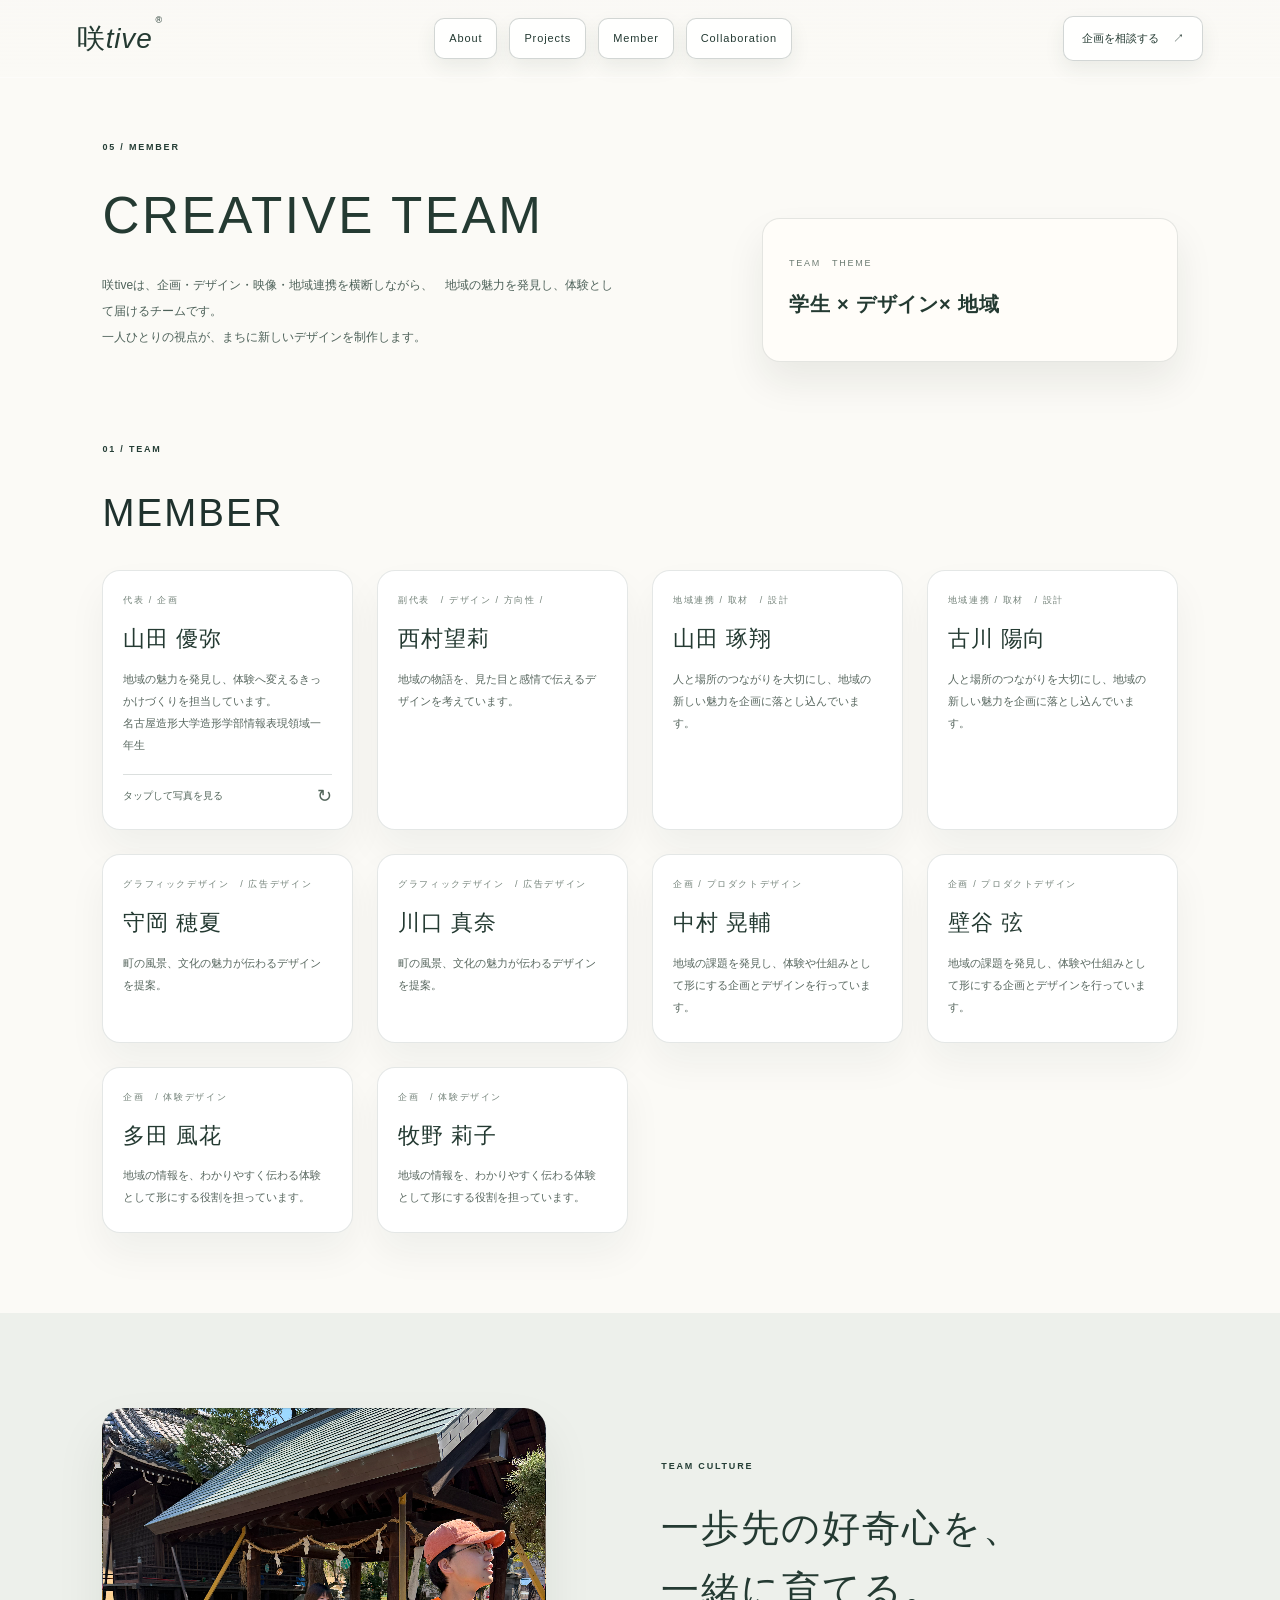
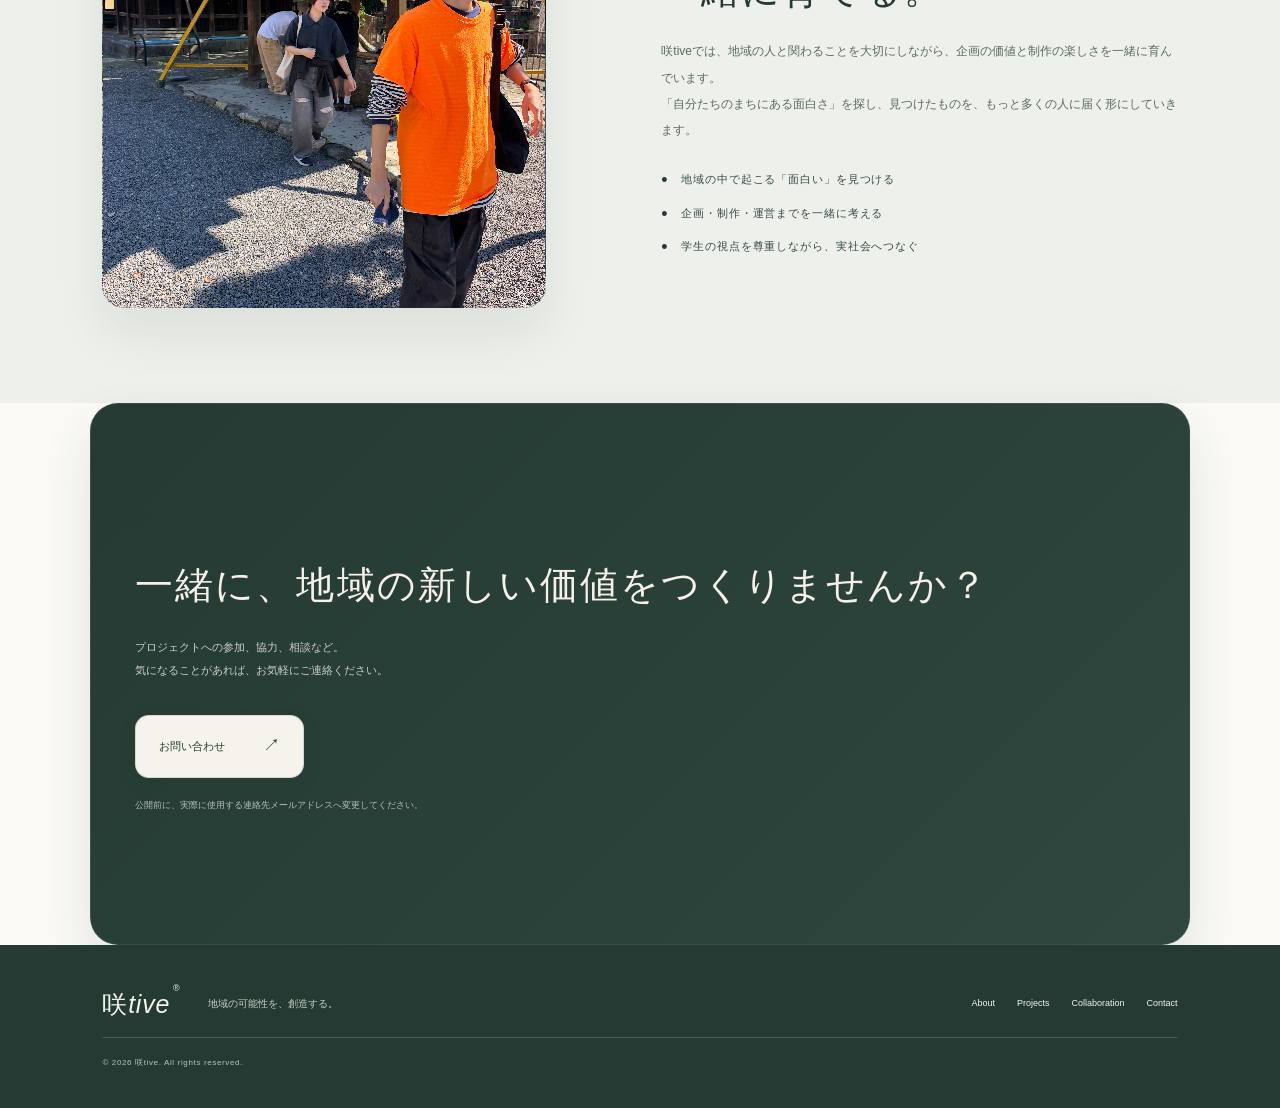
==== member.html @ 1726138b "Add files via upload" ====
<!DOCTYPE html>
<html lang="ja">
<head>
  <meta charset="UTF-8">
  <meta name="viewport" content="width=device-width, initial-scale=1.0">
  <meta name="theme-color" content="#f5f3ec">
  <title>メンバー紹介 | 咲tive</title>
  <meta name="description" content="咲tiveのメンバー紹介ページです。制作を進めるメンバーをご紹介します。">
  <link rel="preconnect" href="https://fonts.googleapis.com">
  <link rel="preconnect" href="https://fonts.gstatic.com" crossorigin>
  <link href="https://fonts.googleapis.com/css2?family=DM+Sans:wght@400;500;600;700&family=Noto+Serif+JP:wght@400;500;600&display=swap" rel="stylesheet">
  <link rel="stylesheet" href="style.css">
</head>
<body class="member-page">
  <header class="site-header">
    <a class="logo" href="index.html" aria-label="咲tive トップ">咲<span>tive</span><i>®</i></a>
    <nav class="desktop-nav" aria-label="メインナビゲーション">
      <a href="index.html#about">About</a>
      <a href="index.html#projects">Projects</a>
      <a href="member.html">Member</a>
      <a href="index.html#collab">Collaboration</a>
    </nav>
    <a class="header-cta" href="index.html#contact">企画を相談する <span>↗</span></a>
    <button class="menu-toggle" aria-label="メニューを開く" aria-expanded="false">☰</button>
  </header>

  <main>
    <section class="member-hero section-pad reveal">
      <div class="member-hero-copy">
        <p class="eyebrow">05 / MEMBER</p>
        <h1>CREATIVE TEAM</h1>
        <p class="member-hero-text">咲tiveは、企画・デザイン・映像・地域連携を横断しながら、　地域の魅力を発見し、体験として届けるチームです。<br>一人ひとりの視点が、まちに新しいデザインを制作します。</p>
      </div>
      <div class="member-hero-card reveal">
        <span class="member-badge">TEAM　THEME</span>
        <strong>学生 × デザイン× 地域</strong>
        <p></p>
      </div>
    </section>

    <section class="member-grid section-pad">
      <div class="section-heading reveal">
        <div>
          <p class="eyebrow">01 / TEAM</p>
          <h2>MEMBER</h2>
        </div>
      </div>

      <div class="member-cards">
        <article class="member-card reveal member-flip-card">
          <div class="member-flip-inner">
            <div class="member-info">
            <span class="member-role">代表 / 企画</span>
            <h3>山田 優弥</h3>
            <p>地域の魅力を発見し、体験へ変えるきっかけづくりを担当しています。</p>
            <p>名古屋造形大学造形学部情報表現領域一年生</p>
            <span class="member-flip-hint">タップして写真を見る <span aria-hidden="true">↻</span></span>
            </div>
            <div class="member-flip-photo">
              <img src="IMG_0913.JPG" alt="山田 優弥">
              <span class="member-flip-back-hint" aria-hidden="true">↻ 紹介に戻る</span>
            </div>
          </div>
          <button class="member-flip-trigger" type="button" aria-label="山田 優弥の写真を表示" aria-pressed="false"></button>
        </article>

        <article class="member-card reveal">
          <div class="member-info">
            <span class="member-role">副代表　/ デザイン / 方向性 / </span>
            <h3>西村望莉</h3>
            <p>地域の物語を、見た目と感情で伝えるデザインを考えています。</p>
          </div>
        </article>

        <article class="member-card reveal">
          <div class="member-info">
            <span class="member-role">地域連携 / 取材　/ 設計
            </span>
            <h3>山田 琢翔</h3>
            <p>人と場所のつながりを大切にし、地域の新しい魅力を企画に落とし込んでいます。</p>
          </div>
        </article>

        <article class="member-card reveal">
          <div class="member-info">
            <span class="member-role">地域連携 / 取材　/ 設計</span>
            <h3>古川 陽向</h3>
            <p>人と場所のつながりを大切にし、地域の新しい魅力を企画に落とし込んでいます。</p>
          </div>
        </article>

        <article class="member-card reveal">
          <div class="member-info">
            <span class="member-role">グラフィックデザイン　/ 広告デザイン</span>
            <h3>守岡 穂夏</h3>
            <p>町の風景、文化の魅力が伝わるデザインを提案。</p>
          </div>
        </article>

        <article class="member-card reveal">
          <div class="member-info">
            <span class="member-role">グラフィックデザイン　/ 広告デザイン</span>
            <h3>川口 真奈</h3>
            <p>町の風景、文化の魅力が伝わるデザインを提案。</p>
          </div>
        </article>

        <article class="member-card reveal">
          <div class="member-info">
            <span class="member-role">企画 / プロダクトデザイン</span>
            <h3>中村 晃輔</h3>
            <p>地域の課題を発見し、体験や仕組みとして形にする企画とデザインを行っています。</p>
          </div>
        </article>

        <article class="member-card reveal">
          <div class="member-info">
            <span class="member-role">企画 / プロダクトデザイン</span>
            <h3>壁谷 弦</h3>
            <p>地域の課題を発見し、体験や仕組みとして形にする企画とデザインを行っています。</p>
          </div>
        </article>

        <article class="member-card reveal">
          <div class="member-info">
            <span class="member-role">企画　/ 体験デザイン</span>
            <h3>多田 風花</h3>
            <p>地域の情報を、わかりやすく伝わる体験として形にする役割を担っています。</p>
          </div>
        </article>

        <article class="member-card reveal">
          <div class="member-info">
            <span class="member-role">企画　/ 体験デザイン</span>
            <h3>牧野 莉子</h3>
            <p>地域の情報を、わかりやすく伝わる体験として形にする役割を担っています。</p>
          </div>
        </article>
      </div>
    </section>

    <section class="member-profile section-pad">
      <div class="member-figure reveal">
        <div class="member-figure-photo" role="img" aria-label="会議の様子"></div>
      </div>
      <div class="member-detail reveal">
        <p class="eyebrow">TEAM CULTURE</p>
        <h2>一歩先の好奇心を、<br>一緒に育てる。</h2>
        <p>咲tiveでは、地域の人と関わることを大切にしながら、企画の価値と制作の楽しさを一緒に育んでいます。<br>「自分たちのまちにある面白さ」を探し、見つけたものを、もっと多くの人に届く形にしていきます。</p>
        <ul class="member-points">
          <li>地域の中で起こる「面白い」を見つける</li>
          <li>企画・制作・運営までを一緒に考える</li>
          <li>学生の視点を尊重しながら、実社会へつなぐ</li>
        </ul>
      </div>
    </section>

    <section class="contact section-pad" id="contact">
      <p class="eyebrow">06 / CONTACT</p>
      <h2>一緒に、地域の新しい価値をつくりませんか？</h2>
      <p>プロジェクトへの参加、協力、相談など。<br>気になることがあれば、お気軽にご連絡ください。</p>
      <a class="contact-button" href="mailto:yuuyayamada94@gmail.com">お問い合わせ <span>↗</span></a>
      <p class="contact-note">公開前に、実際に使用する連絡先メールアドレスへ変更してください。</p>
    </section>
  </main>

  <footer class="site-footer">
    <a class="logo footer-logo" href="index.html">咲<span>tive</span><i>®</i></a>
    <p>地域の可能性を、創造する。</p>
    <nav>
      <a href="index.html#about">About</a>
      <a href="index.html#projects">Projects</a>
      <a href="index.html#collab">Collaboration</a>
      <a href="index.html#contact">Contact</a>
    </nav>
    <span class="copyright">© 2026 咲tive. All rights reserved.</span>
  </footer>

  <script src="script.js"></script>
</body>
</html>
---- style.css ----
/* 咲tive — editorial, calm, interactive */
:root{--paper:#f5f3ec;--paper-light:#fbfaf6;--ink:#243a32;--muted:#777f75;--sage:#dce3d8;--line:rgba(36,58,50,.18);--serif:"Inter","Noto Serif JP",serif;--sans:"Inter","Zen Kaku Gothic New","Noto Sans JP",sans-serif}
*{box-sizing:border-box}html{scroll-behavior:smooth;scroll-padding-top:90px}body{margin:0;background:var(--paper);color:var(--ink);font-family:var(--sans);font-weight:400;line-height:1.7}a{color:inherit;text-decoration:none}button{font:inherit;color:inherit}.site-header{height:78px;padding:0 6vw;display:flex;align-items:center;justify-content:space-between;position:absolute;z-index:10;top:0;left:0;width:100%;border-bottom:1px solid rgba(255,255,255,.45);background:linear-gradient(180deg,rgba(245,243,236,.08),transparent)}.logo{font-family:var(--serif);font-size:28px;letter-spacing:.03em;white-space:nowrap}.logo span{font-style:italic}.logo i{font:9px var(--sans);vertical-align:top;margin-left:3px}.desktop-nav{display:flex;gap:12px;font-size:11px;letter-spacing:.08em;align-items:center}.desktop-nav a,.site-footer nav a{transition:opacity .25s}.desktop-nav a{display:inline-flex;align-items:center;justify-content:center;padding:10px 14px;border:1px solid rgba(34,52,46,.2);background:rgba(255,255,255,.88);border-radius:10px;color:var(--ink);backdrop-filter:blur(4px);box-shadow:0 6px 20px rgba(36,58,50,.08)}.desktop-nav a:hover,.site-footer nav a:hover{opacity:.7}.header-cta{display:inline-flex;align-items:center;justify-content:center;border:1px solid rgba(34,52,46,.2);background:rgba(255,255,255,.9);border-radius:10px;padding:12px 18px;font-size:11px;transition:background .25s,color .25s;box-shadow:0 6px 20px rgba(36,58,50,.08)}.header-cta:hover{background:var(--ink);color:var(--paper)}.header-cta span{margin-left:14px}.menu-toggle{display:none;background:none;border:0;font-size:23px}
.hero{height:min(760px,90vh);min-height:610px;position:relative;overflow:hidden;display:flex;align-items:center;padding:100px 9vw 65px}.hero-image{position:absolute;inset:0 0 0 25%;background-image:url("桜.jpeg");background-size:cover;background-position:center 52%;filter:saturate(.68)}.hero-wash{position:absolute;inset:0;background:linear-gradient(90deg,rgba(245,243,236,.82) 0%,rgba(245,243,236,.74) 20%,rgba(245,243,236,.62) 39%,rgba(245,243,236,.18) 72%),linear-gradient(0deg,rgba(36,58,50,.09),transparent 45%)}.hero-copy{position:relative;z-index:1;max-width:510px;padding:18px 20px 18px 0;text-shadow:0 1px 0 rgba(255,255,255,.18)}.eyebrow{font-size:9px;letter-spacing:.2em;font-weight:600;margin:0 0 23px;color:#243d35}.hero h1,.section-heading h2,.about h2,.collab h2,.contact h2{font-family:var(--serif);font-weight:400;letter-spacing:.055em;line-height:1.65;margin:0;color:#1f312d}.hero h1{font-size:clamp(38px,5.2vw,66px);line-height:1.48}.hero-en{font-family:var(--serif);letter-spacing:.08em;font-size:14px;margin:22px 0;color:#1d3330}.hero-desc{font-size:12px;line-height:2.2;color:#213d36}.round-link{display:flex;align-items:center;gap:16px;margin-top:28px;font-size:11px;letter-spacing:.06em;width:max-content;padding:12px 18px;border:1px solid rgba(36,58,50,.28);border-radius:12px;background:rgba(255,255,255,.16);backdrop-filter:blur(2px);box-shadow:0 8px 18px rgba(36,58,50,.08)}.round-arrow{width:42px;height:42px;border:1px solid var(--ink);border-radius:50%;display:grid;place-items:center;font-size:20px;transition:transform .3s,background .3s,color .3s}.round-link:hover .round-arrow{transform:rotate(-45deg);background:var(--ink);color:var(--paper)}.hero-note{position:absolute;right:5.8%;top:37%;writing-mode:vertical-rl;font-size:9px;line-height:1.8;letter-spacing:.22em;color:rgba(255,255,255,.9)}.scroll-cue{position:absolute;bottom:25px;left:9vw;font-size:8px;letter-spacing:.18em;display:flex;align-items:center;gap:12px}.scroll-cue span{height:1px;width:38px;background:var(--ink)}
.section-pad{padding:105px 8vw}.projects{overflow:hidden;background:var(--paper-light)}.section-heading{display:flex;align-items:end;justify-content:space-between;margin-bottom:43px}.section-heading h2,.about h2,.collab h2,.contact h2{font-size:clamp(27px,3vw,40px)}.section-intro{font-size:11px;line-height:1.9;color:var(--muted);margin:13px 0 0}.carousel-controls{display:flex;gap:9px}.carousel-controls button{height:42px;width:42px;border:1px solid var(--line);border-radius:50%;background:transparent;cursor:pointer;transition:background .2s,color .2s}.carousel-controls button:hover{background:var(--ink);color:white}.project-track{display:grid;grid-template-columns:repeat(3,minmax(250px,1fr));gap:22px;align-items:stretch;perspective:1400px}.project-card{min-width:0;min-height:420px;perspective:1200px}.card-inner{display:block;position:relative;width:100%;height:100%;min-height:420px;border:0;background:transparent;padding:0;text-align:left;cursor:pointer;transform-style:preserve-3d;transition:transform .75s cubic-bezier(.2,.75,.25,1);border-radius:5px}.project-card.is-flipped .card-inner{transform:rotateY(180deg)}.card-face{position:absolute;inset:0;display:flex;flex-direction:column;backface-visibility:hidden;-webkit-backface-visibility:hidden;border:1px solid rgba(36,58,50,.08);border-radius:5px;overflow:hidden;box-shadow:0 12px 35px rgba(37,48,40,.08);background:#fffefa}.card-front{padding-bottom:20px}.card-image{height:225px;display:block;background-size:cover;background-position:center;transition:transform .6s}.card-inner:hover .card-image{transform:scale(1.025)}.cherry{background-image:url("https://images.unsplash.com/photo-1522383225653-ed111181a951?auto=format&fit=crop&w=900&q=80")}.studio{background-image:url("https://images.unsplash.com/photo-1455390582262-044c ವ3d?auto=format&fit=crop&w=900&q=80");background-image:url("https://images.unsplash.com/photo-1455390582262-044c3d3d?auto=format&fit=crop&w=900&q=80")}.town{background-image:url("https://images.unsplash.com/photo-1519608487953-e999c86e7455?auto=format&fit=crop&w=900&q=80")}.card-meta{display:flex;justify-content:space-between;align-items:center;padding:16px 18px 7px;font-size:8px;letter-spacing:.12em;color:#68756a}.status{font-size:9px;letter-spacing:0;border:1px solid #aebcae;padding:4px 8px;border-radius:20px;color:#496451}.status-muted{color:#888;border-color:#d4d5cd}.card-title{font-family:var(--serif);font-size:17px;padding:4px 18px 0;line-height:1.7}.card-copy{font-size:10px;line-height:1.9;color:var(--muted);padding:8px 18px}.card-bottom{display:flex;justify-content:space-between;align-items:center;margin:auto 18px 0;padding-top:12px;border-top:1px solid var(--line);font-size:9px;color:#7b827a;letter-spacing:.06em}.card-bottom b{font-size:18px;color:var(--ink);font-weight:400}.card-back{transform:rotateY(180deg);padding:28px 24px;background:var(--sage);justify-content:center}.card-back .eyebrow{margin-bottom:30px}.card-back strong{font:400 23px/1.8 var(--serif);letter-spacing:.04em}.back-copy{font-size:11px;line-height:2.1;color:#526257;margin-top:20px}.back-label{font-size:10px;letter-spacing:.08em;margin-top:28px;padding-top:15px;border-top:1px solid rgba(36,58,50,.22)}.back-copy.small{font-size:10px;margin-top:8px}.back-cta{margin-top:24px;font-size:10px;letter-spacing:.08em}.interaction-hint{text-align:center;color:#7e867d;font-size:10px;margin:30px 0 0;letter-spacing:.04em}.interaction-hint span{font-size:17px;margin-right:6px}
.about{display:grid;grid-template-columns:1fr 1fr;gap:clamp(30px,5vw,72px);align-items:center;background:rgba(255,255,255,.4);border:1px solid rgba(36,58,50,.08);border-radius:28px;padding:clamp(24px,4vw,42px);box-shadow:0 18px 40px rgba(36,58,50,.06)}.about-copy{max-width:510px}.about-copy>p:not(.eyebrow){font-size:13px;line-height:2.2;color:#4f5d57}.about-copy h2{margin-bottom:24px}.text-link{display:inline-flex;gap:24px;border:1px solid rgba(36,58,50,.28);border-radius:12px;padding:12px 18px;font-size:11px;margin-top:17px;background:rgba(255,255,255,.4);box-shadow:0 8px 18px rgba(36,58,50,.06)}.text-link span{font-size:16px}.contact-button,.header-cta,.desktop-nav a{box-shadow:0 8px 20px rgba(36,58,50,.08)}.about-visual{position:relative;padding:0}.about-photo{height:390px;background:url("IMG_6183.jpeg") center/cover;border-radius:20px;border:1px solid rgba(36,58,50,.08);box-shadow:0 18px 32px rgba(24,35,30,.08);filter:saturate(.7)}.photo-caption{font-size:8px;letter-spacing:.16em;display:block;text-align:right;margin-top:12px;color:var(--muted)}.about-stamp{display:none}
.collab{background:rgba(255,255,255,.45);border:1px solid rgba(36,58,50,.08);border-radius:28px;padding:clamp(24px,4vw,42px);display:grid;grid-template-columns:.85fr 1.15fr;gap:clamp(24px,4vw,56px);align-items:start;box-shadow:0 18px 40px rgba(36,58,50,.06)}.collab-top p:not(.eyebrow){font-size:11px;line-height:2.1;color:#69746a;margin-top:20px}.collab-options{display:grid;gap:14px}.collab-option{display:grid;grid-template-columns:42px 1fr 24px;gap:8px;align-items:center;padding:23px 16px;border:1px solid rgba(36,58,50,.12);border-radius:16px;background:rgba(255,255,255,.7);margin-bottom:0;transition:transform .2s,padding .25s,box-shadow .2s}.collab-option:hover{transform:translateY(-2px);padding-left:22px;box-shadow:0 10px 24px rgba(36,58,50,.06)}.option-number{font-size:9px;color:#758074}.option-title{font-family:var(--serif);font-size:15px}.option-desc{grid-column:2;font-size:10px;color:#7a8379;margin-top:-3px}.option-arrow{grid-column:3;grid-row:1/3;font-size:20px}.contact{max-width:1100px;text-align:left;padding:clamp(28px,4vw,44px);background:linear-gradient(135deg,#243a32 0%,#2f473f 100%);color:#f5f3ec;border:1px solid rgba(255,255,255,.08);border-radius:28px;box-shadow:0 24px 50px rgba(36,58,50,.12)}.contact h2{margin-bottom:20px;color:#f6f0e9}.contact>p:not(.eyebrow){font-size:11px;line-height:2.1;color:rgba(245,243,236,.8)}.contact-button{display:inline-flex;align-items:center;gap:38px;background:#f5f3ec;color:#243a32;padding:16px 23px;border:1px solid rgba(36,58,50,.15);border-radius:14px;font-size:11px;margin-top:22px;transition:transform .2s,background .2s,box-shadow .2s}.contact-button:hover{transform:translateY(-3px);background:#fff;box-shadow:0 10px 25px rgba(0,0,0,.15)}.contact-button span{font-size:17px}.contact-note{font-size:9px!important;margin-top:18px!important;color:rgba(245,243,236,.7)!important}.site-footer{background:#243a32;color:#f5f3ec;padding:38px 8vw;display:grid;grid-template-columns:auto 1fr auto;gap:12px 28px;align-items:center}.footer-logo{font-size:25px}.site-footer>p{font:10px var(--serif);color:#c7d0c7}.site-footer nav{display:flex;gap:22px;font-size:9px}.copyright{grid-column:1/-1;border-top:1px solid rgba(255,255,255,.16);padding-top:18px;font-size:8px;color:#bac5bb;letter-spacing:.08em}
.reveal{opacity:0;transform:translateY(18px);transition:opacity .7s ease,transform .7s ease}.reveal.visible{opacity:1;transform:translateY(0)}
@media(max-width:900px){.site-header{padding:0 5vw}.desktop-nav{gap:18px}.hero{padding-left:7vw}.hero-image{left:18%}.section-pad{padding:80px 6vw}.project-track{grid-template-columns:repeat(3,minmax(230px,1fr));overflow-x:auto;padding:4px 2px 22px;scroll-snap-type:x mandatory}.project-card{scroll-snap-align:start}.about{gap:5vw}.about-photo{height:330px}.collab{gap:5vw}.site-footer{padding-inline:6vw}}
@media(max-width:650px){.site-header{height:68px;background:rgba(245,243,236,.82);backdrop-filter:blur(12px);position:absolute}.logo{font-size:25px}.desktop-nav{display:none;position:absolute;top:68px;left:0;right:0;background:var(--paper);padding:25px 7vw;flex-direction:column;gap:22px}.desktop-nav.open{display:flex}.header-cta{margin-left:auto;margin-right:14px;padding:10px 12px;font-size:10px}.header-cta span{margin-left:5px}.menu-toggle{display:block}.hero{height:760px;min-height:0;align-items:flex-start;padding:145px 7vw 70px}.hero-image{inset:250px 0 0 0;background-position:center}.hero-wash{background:linear-gradient(180deg,var(--paper) 0%,rgba(245,243,236,.98) 24%,rgba(245,243,236,.72) 45%,rgba(245,243,236,.02) 75%),linear-gradient(0deg,rgba(36,58,50,.15),transparent 30%)}.hero h1{font-size:39px}.hero-en{margin:13px 0}.hero-desc{font-size:11px}.hero-note{top:auto;bottom:80px;right:7%;color:white}.scroll-cue{left:7vw}.section-pad{padding:70px 6vw}.section-heading{align-items:start;gap:20px}.section-heading h2{font-size:26px}.section-intro{max-width:280px}.carousel-controls{display:none}.project-track{grid-template-columns:repeat(3,82vw);gap:15px;margin-right:-6vw;padding-right:6vw}.project-card,.card-inner{min-height:420px}.card-image{height:225px}.about{grid-template-columns:1fr;gap:35px}.about-photo{height:300px}.about-visual{padding-left:18px}.about-stamp{left:0}.collab{grid-template-columns:1fr;gap:35px}.collab h2{font-size:29px}.collab-option{grid-template-columns:35px 1fr 20px}.option-title{font-size:14px}.contact h2{font-size:27px}.site-footer{grid-template-columns:1fr auto;gap:12px}.site-footer>p{grid-column:1/-1;grid-row:2}.site-footer nav{grid-column:1/-1;grid-row:3;flex-wrap:wrap;gap:16px}.copyright{grid-row:4}.reveal{transform:translateY(12px)}}
@media(prefers-reduced-motion:reduce){*,*::before,*::after{scroll-behavior:auto!important;transition-duration:.01ms!important;animation-duration:.01ms!important}.reveal{opacity:1;transform:none}}

.member-page{background:var(--paper-light)}
.member-hero{display:grid;grid-template-columns:1.2fr .8fr;gap:36px;align-items:end;padding-top:140px;padding-bottom:50px}
.member-hero h1{font-family:var(--serif);font-weight:400;line-height:1.5;letter-spacing:.05em;font-size:clamp(34px,4vw,56px);margin:0}
.member-hero-copy{max-width:600px}
.member-hero-text{font-size:12px;line-height:2.15;color:#4d6159;max-width:520px;margin-top:18px}
.member-hero-card{background:#fffdf9;border:1px solid rgba(36,58,50,.12);border-radius:18px;padding:28px 26px;box-shadow:0 20px 38px rgba(24,35,30,.08)}
.member-badge{display:inline-block;font-size:9px;letter-spacing:.2em;margin-bottom:16px;color:#6b7a71}
.member-hero-card strong{display:block;font-family:var(--serif);font-size:20px;letter-spacing:.04em;line-height:1.7;margin-bottom:12px}
.member-hero-card p{margin:0;font-size:11px;line-height:2;color:#5c685f}
.member-grid{padding-top:30px;padding-bottom:80px}
.member-grid .section-heading{margin-bottom:26px}
.member-cards{display:grid;grid-template-columns:repeat(4,minmax(220px,1fr));gap:24px}
.member-card{background:#fff;border:1px solid rgba(36,58,50,.12);border-radius:18px;overflow:hidden;box-shadow:0 20px 38px rgba(24,35,30,.05)}
.member-photo{height:256px;background-size:cover;background-position:center}
.member-photo-one{background-image:url("https://images.unsplash.com/photo-1500648767791-00dcc994a43e?auto=format&fit=crop&w=900&q=80")}
.member-photo-two{background-image:url("https://images.unsplash.com/photo-1494790108377-be9c29b29330?auto=format&fit=crop&w=900&q=80")}
.member-photo-three{background-image:url("https://images.unsplash.com/photo-1506794778202-cad84cf45f1d?auto=format&fit=crop&w=900&q=80")}
.member-photo-four{background-image:url("https://images.unsplash.com/photo-1487412720507-e7ab37603c6f?auto=format&fit=crop&w=900&q=80")}
.member-info{padding:22px 20px 24px}
.member-role{display:block;font-size:9px;letter-spacing:.18em;color:#738279;margin-bottom:12px}
.member-info h3{margin:0 0 10px;font-family:var(--serif);font-weight:400;font-size:22px;letter-spacing:.04em}
.member-info p{margin:0;font-size:11px;line-height:2;color:#58675f}
.member-profile{display:grid;grid-template-columns:1fr 1.1fr;gap:7vw;align-items:center;background:#edf0eb;padding-top:95px;padding-bottom:95px}
.member-figure{padding-right:26px}
.member-figure-photo{height:500px;background-image:url("会議.jpeg");background-size:cover;background-position:center;border-radius:22px;border:1px solid rgba(36,58,50,.12);box-shadow:0 24px 50px rgba(24,35,30,.08)}
.member-detail h2{font-family:var(--serif);font-weight:400;line-height:1.6;letter-spacing:.05em;font-size:clamp(28px,3vw,42px);margin:0}
.member-detail p:not(.eyebrow){font-size:12px;line-height:2.2;color:#596b61;margin-top:18px}
.member-points{list-style:none;padding:0;margin:26px 0 0;display:grid;gap:14px}
.member-points li{position:relative;padding-left:20px;font-size:11px;letter-spacing:.08em;color:#354b42;line-height:1.8}
.member-points li::before{content:"•";position:absolute;left:0;top:0;color:#243a32;font-size:18px;line-height:1.2}
.member-page .contact{padding-top:110px;padding-bottom:120px}
.member-page .site-footer{margin-top:0}
.contact{margin-inline:auto}
:root{--serif:"Inter","Zen Kaku Gothic New","Noto Sans JP",sans-serif}
.member-flip-card{position:relative;perspective:1200px}
.member-flip-inner{position:relative;display:grid;transform-style:preserve-3d;transition:transform .7s cubic-bezier(.2,.75,.25,1)}
.member-flip-card.is-flipped .member-flip-inner{transform:rotateY(180deg)}
.member-flip-card .member-info,.member-flip-photo{grid-area:1/1;backface-visibility:hidden;-webkit-backface-visibility:hidden}
.member-flip-photo{position:absolute;inset:0;overflow:hidden;border-radius:inherit;transform:rotateY(180deg)}
.member-flip-photo img{display:block;width:100%;height:100%;object-fit:cover}
.member-flip-trigger{position:absolute;inset:0;width:100%;height:100%;padding:0;border:0;border-radius:inherit;background:transparent;cursor:pointer}
.member-flip-trigger:focus-visible{outline:3px solid #536f5a;outline-offset:3px}
.member-flip-hint{display:flex;align-items:center;justify-content:space-between;gap:12px;margin-top:18px;padding-top:12px;border-top:1px solid rgba(36,58,50,.16);font-size:10px;color:#52655a}
.member-flip-hint span{font-size:18px;line-height:1}
.member-flip-back-hint{position:absolute;left:14px;bottom:14px;z-index:1;padding:8px 12px;border-radius:8px;background:rgba(36,58,50,.88);color:#fff;font-size:10px;pointer-events:none}

@media(max-width:1100px){.member-cards{grid-template-columns:repeat(2,minmax(220px,1fr))}.member-profile{gap:4vw}.member-figure-photo{height:420px}}
@media(max-width:700px){.member-hero{grid-template-columns:1fr;padding-top:125px}.member-hero-card{padding:22px 20px}.member-cards{grid-template-columns:1fr}.member-profile{grid-template-columns:1fr;padding-top:70px;padding-bottom:70px}.member-figure{padding-right:0}.member-figure-photo{height:330px}}
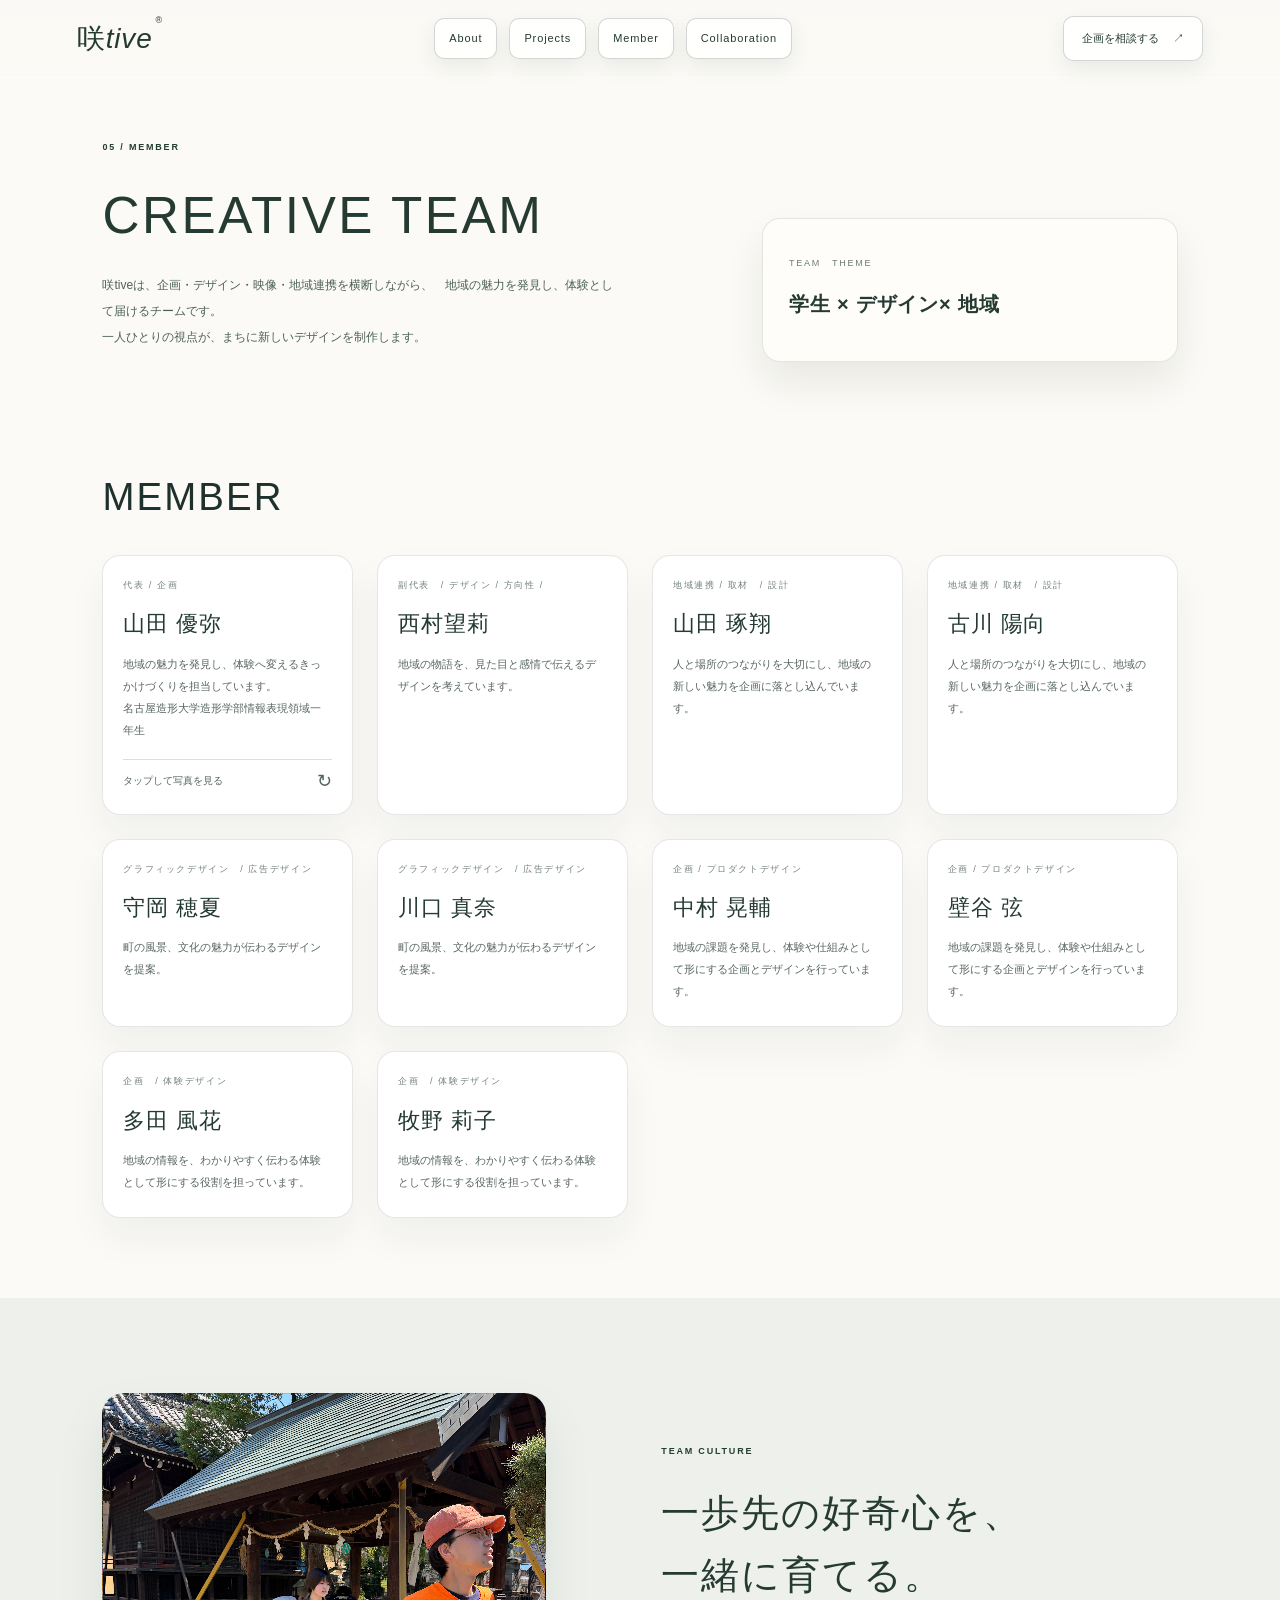
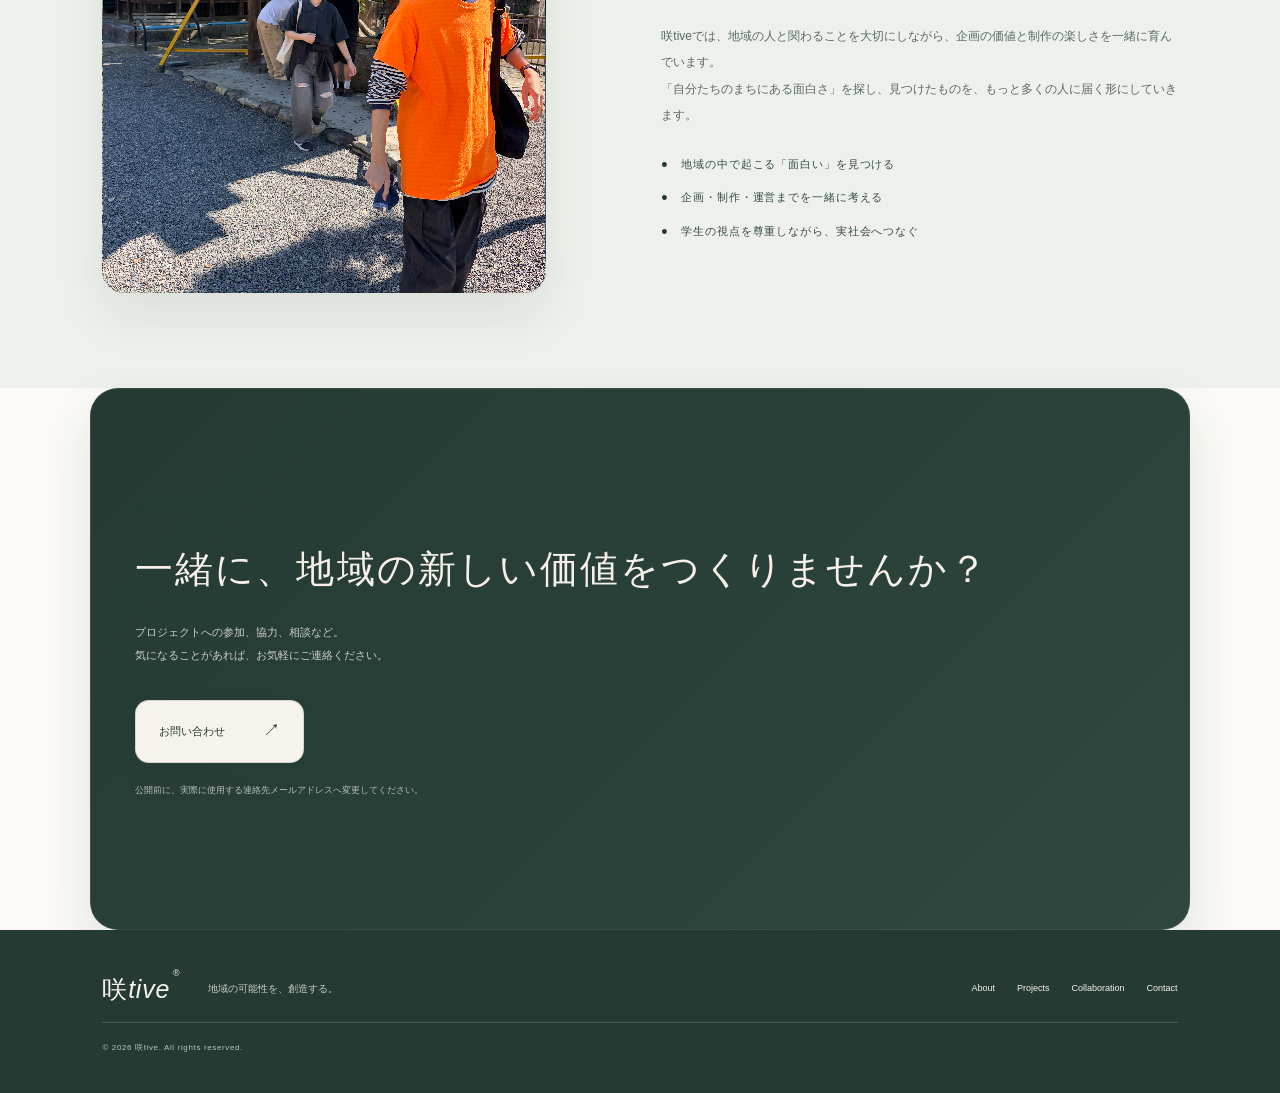
==== commit 5691a85e: "Add files via upload" ====
--- a/member.html
+++ b/member.html
@@ -41,7 +41,7 @@
     <section class="member-grid section-pad">
       <div class="section-heading reveal">
         <div>
-          <p class="eyebrow">01 / TEAM</p>
+          <p class="eyebrow"></p>
           <h2>MEMBER</h2>
         </div>
       </div>
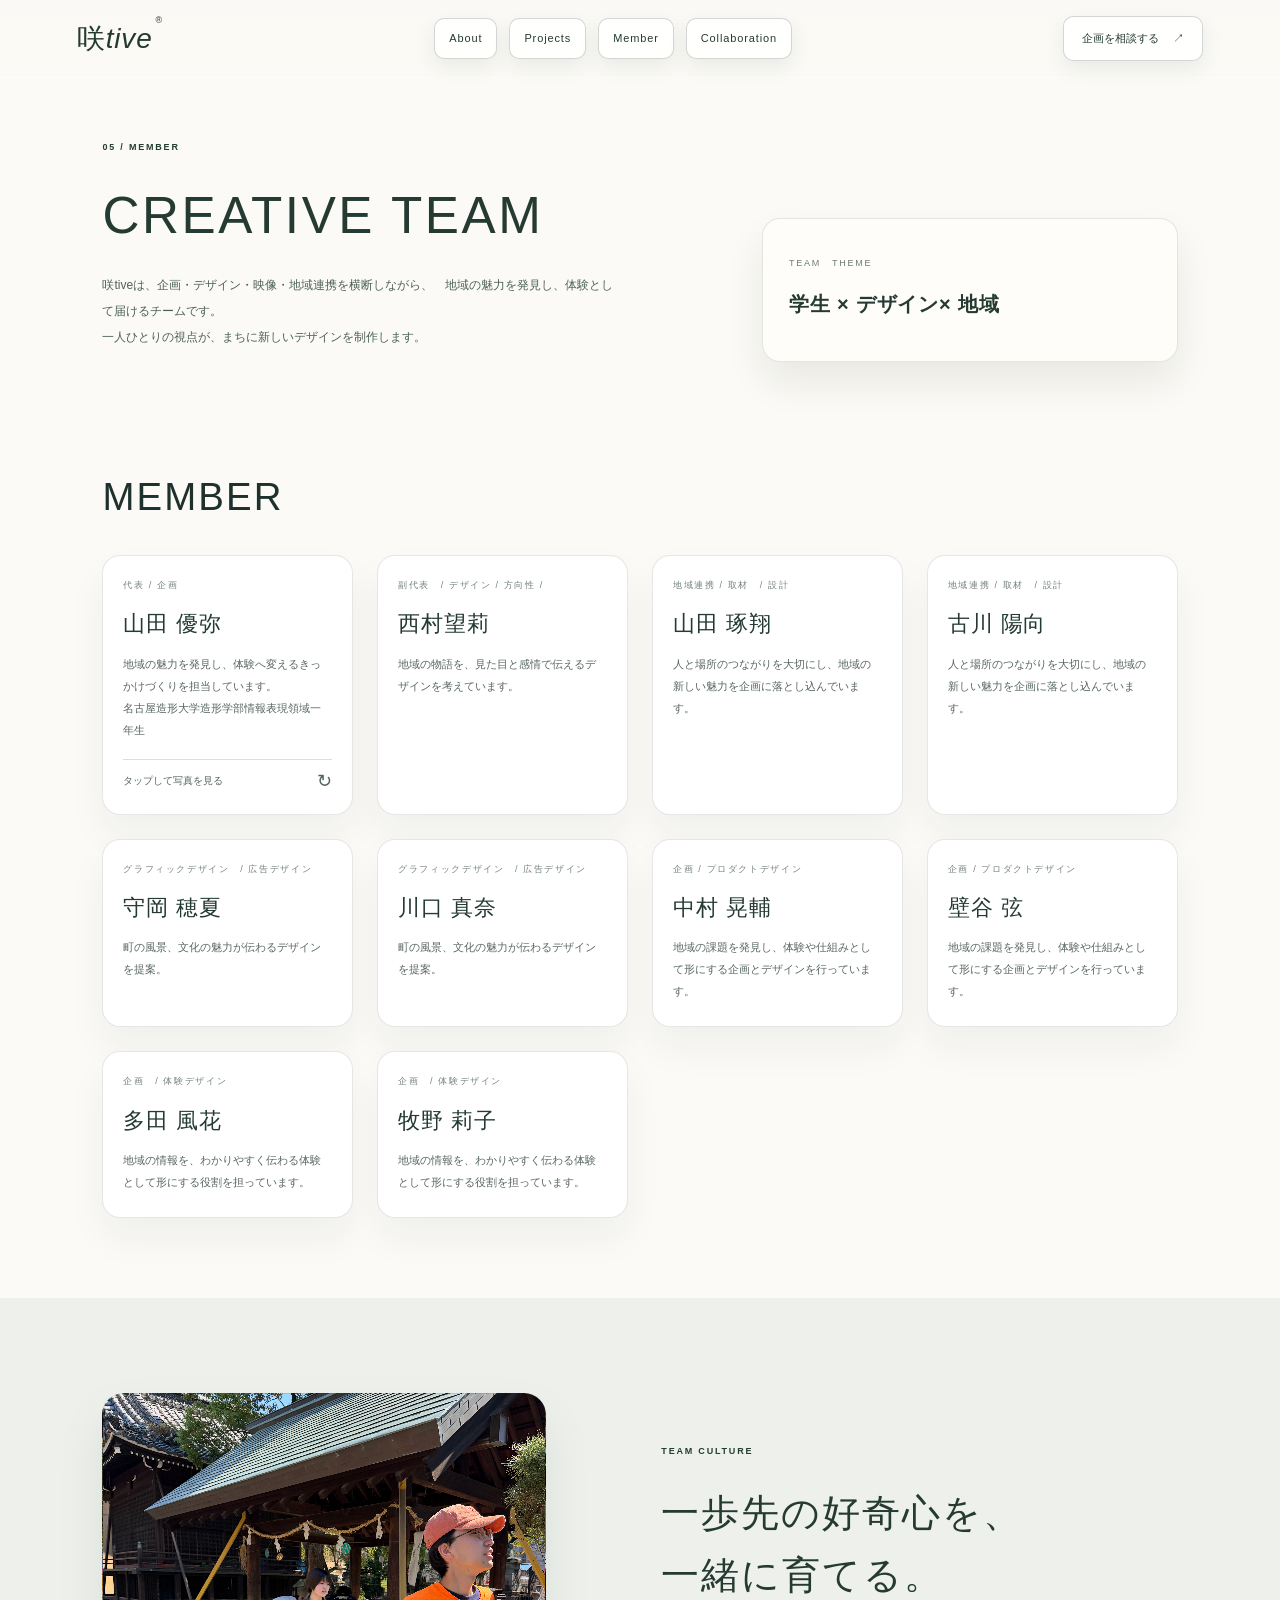
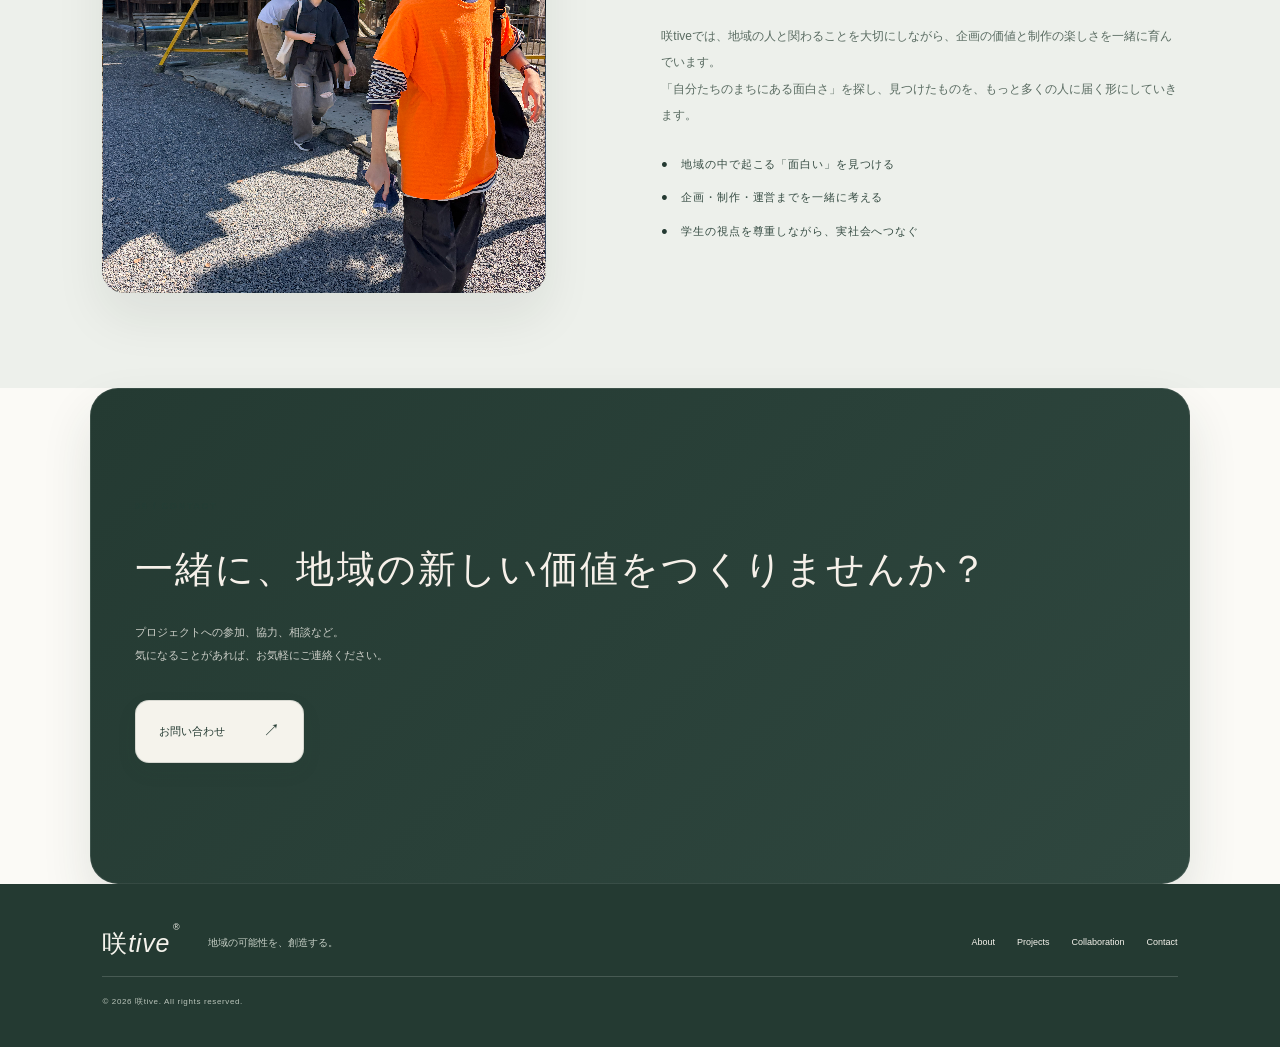
==== commit 65b4a69f: "Add files via upload" ====
--- a/member.html
+++ b/member.html
@@ -160,7 +160,6 @@
       <h2>一緒に、地域の新しい価値をつくりませんか？</h2>
       <p>プロジェクトへの参加、協力、相談など。<br>気になることがあれば、お気軽にご連絡ください。</p>
       <a class="contact-button" href="mailto:yuuyayamada94@gmail.com">お問い合わせ <span>↗</span></a>
-      <p class="contact-note">公開前に、実際に使用する連絡先メールアドレスへ変更してください。</p>
     </section>
   </main>
 
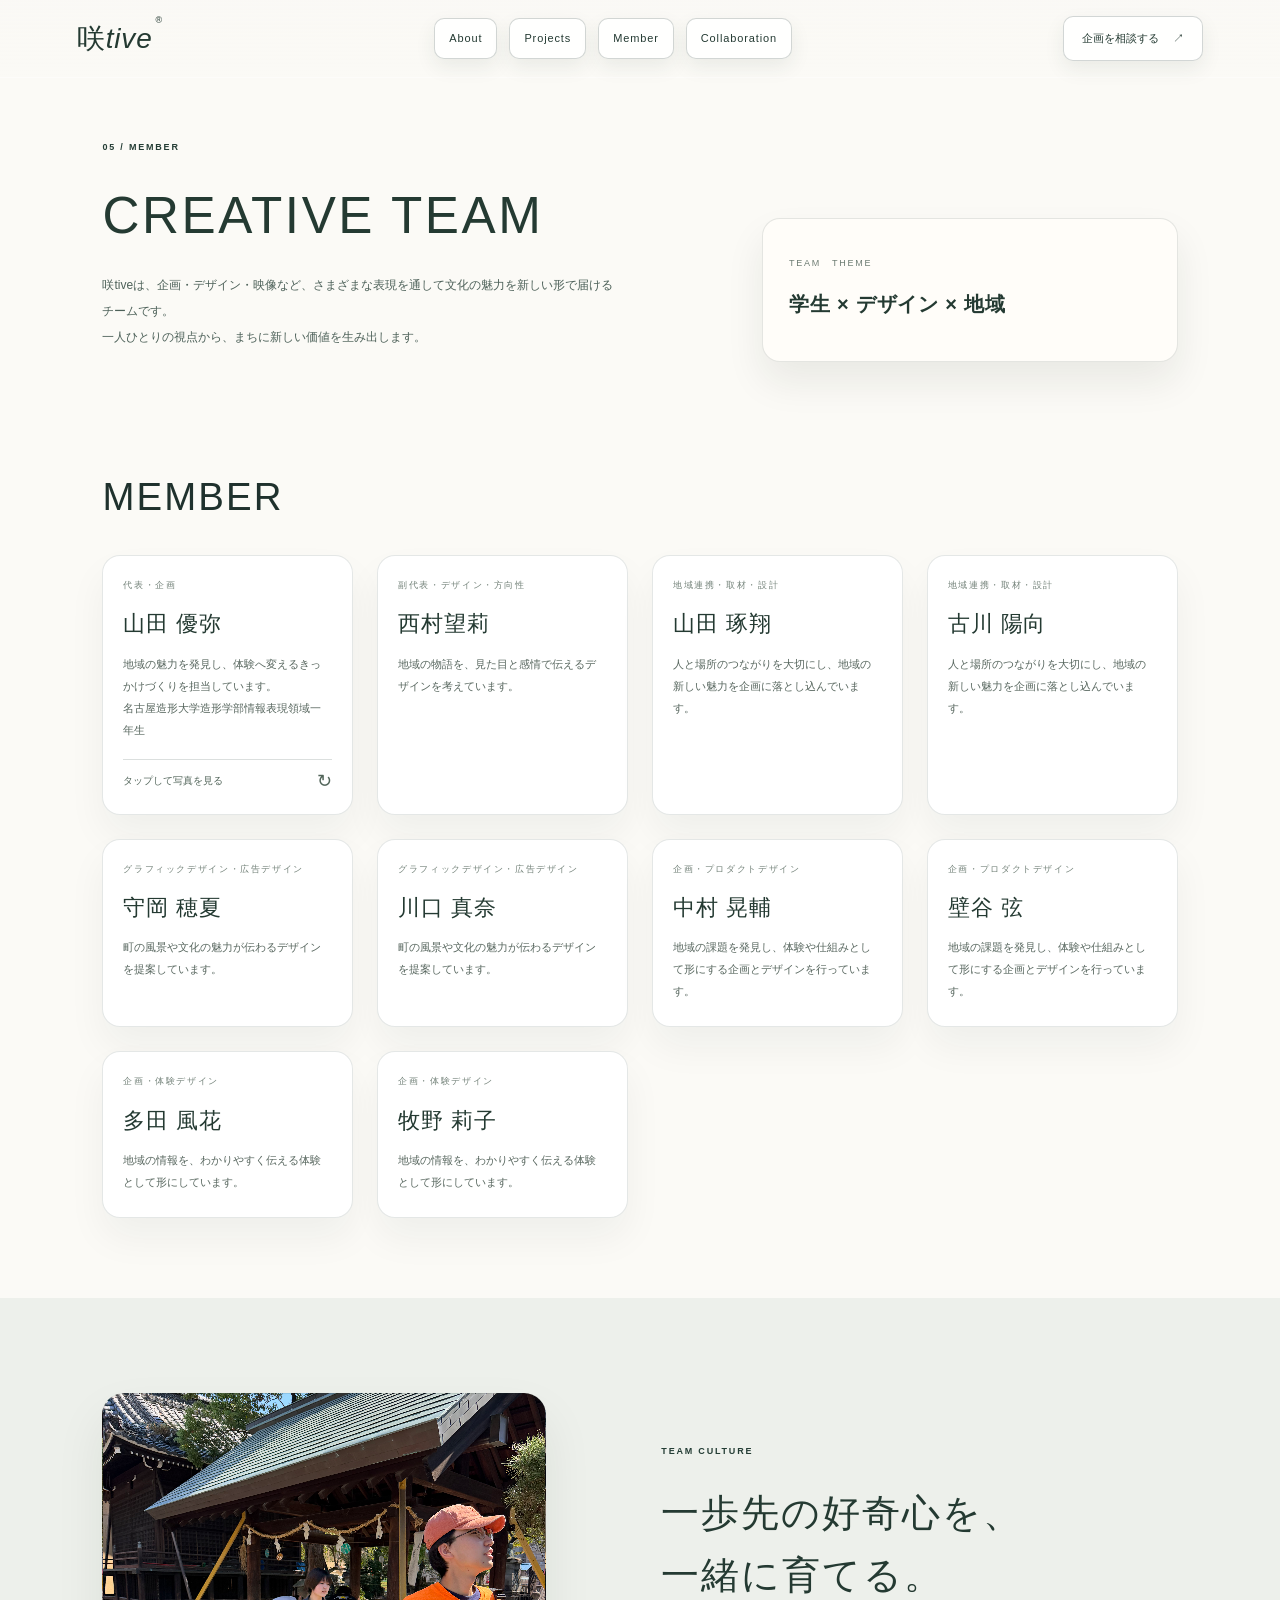
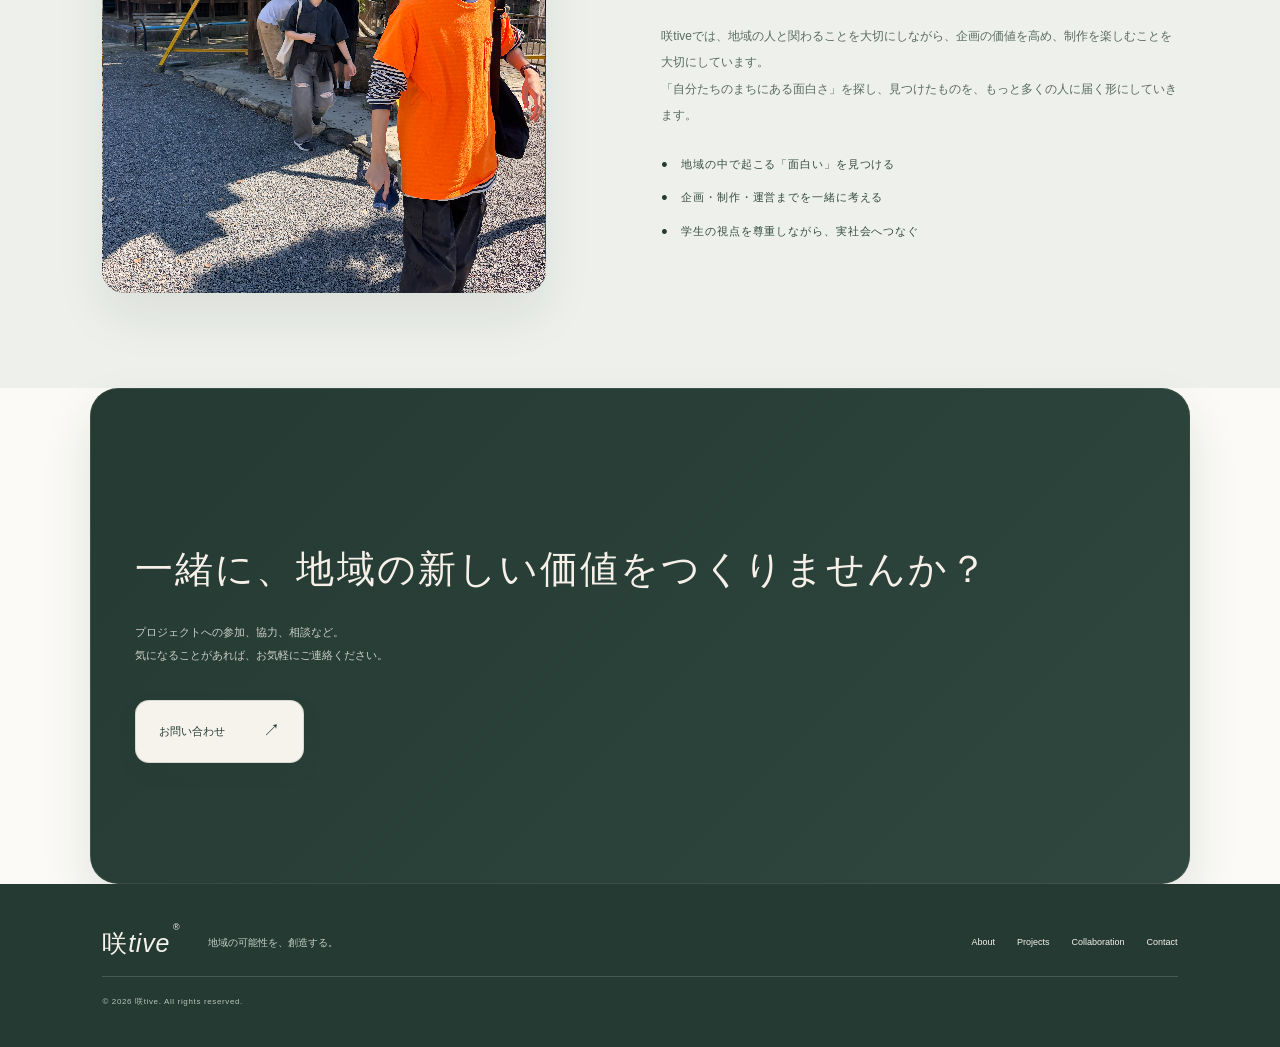
==== commit 778be749: "Add files via upload" ====
--- a/member.html
+++ b/member.html
@@ -5,7 +5,7 @@
   <meta name="viewport" content="width=device-width, initial-scale=1.0">
   <meta name="theme-color" content="#f5f3ec">
   <title>メンバー紹介 | 咲tive</title>
-  <meta name="description" content="咲tiveのメンバー紹介ページです。制作を進めるメンバーをご紹介します。">
+  <meta name="description" content="咲tiveのメンバー紹介ページです。咲tiveで活動するメンバーをご紹介します。">
   <link rel="preconnect" href="https://fonts.googleapis.com">
   <link rel="preconnect" href="https://fonts.gstatic.com" crossorigin>
   <link href="https://fonts.googleapis.com/css2?family=DM+Sans:wght@400;500;600;700&family=Noto+Serif+JP:wght@400;500;600&display=swap" rel="stylesheet">
@@ -29,11 +29,11 @@
       <div class="member-hero-copy">
         <p class="eyebrow">05 / MEMBER</p>
         <h1>CREATIVE TEAM</h1>
-        <p class="member-hero-text">咲tiveは、企画・デザイン・映像・地域連携を横断しながら、　地域の魅力を発見し、体験として届けるチームです。<br>一人ひとりの視点が、まちに新しいデザインを制作します。</p>
+        <p class="member-hero-text">咲tiveは、企画・デザイン・映像など、さまざまな表現を通して文化の魅力を新しい形で届けるチームです。<br>一人ひとりの視点から、まちに新しい価値を生み出します。</p>
       </div>
       <div class="member-hero-card reveal">
         <span class="member-badge">TEAM　THEME</span>
-        <strong>学生 × デザイン× 地域</strong>
+        <strong>学生 × デザイン × 地域</strong>
         <p></p>
       </div>
     </section>
@@ -50,7 +50,7 @@
         <article class="member-card reveal member-flip-card">
           <div class="member-flip-inner">
             <div class="member-info">
-            <span class="member-role">代表 / 企画</span>
+            <span class="member-role">代表・企画</span>
             <h3>山田 優弥</h3>
             <p>地域の魅力を発見し、体験へ変えるきっかけづくりを担当しています。</p>
             <p>名古屋造形大学造形学部情報表現領域一年生</p>
@@ -66,7 +66,7 @@
 
         <article class="member-card reveal">
           <div class="member-info">
-            <span class="member-role">副代表　/ デザイン / 方向性 / </span>
+            <span class="member-role">副代表・デザイン・方向性</span>
             <h3>西村望莉</h3>
             <p>地域の物語を、見た目と感情で伝えるデザインを考えています。</p>
           </div>
@@ -74,7 +74,7 @@
 
         <article class="member-card reveal">
           <div class="member-info">
-            <span class="member-role">地域連携 / 取材　/ 設計
+            <span class="member-role">地域連携・取材・設計
             </span>
             <h3>山田 琢翔</h3>
             <p>人と場所のつながりを大切にし、地域の新しい魅力を企画に落とし込んでいます。</p>
@@ -83,7 +83,7 @@
 
         <article class="member-card reveal">
           <div class="member-info">
-            <span class="member-role">地域連携 / 取材　/ 設計</span>
+            <span class="member-role">地域連携・取材・設計</span>
             <h3>古川 陽向</h3>
             <p>人と場所のつながりを大切にし、地域の新しい魅力を企画に落とし込んでいます。</p>
           </div>
@@ -91,23 +91,23 @@
 
         <article class="member-card reveal">
           <div class="member-info">
-            <span class="member-role">グラフィックデザイン　/ 広告デザイン</span>
+            <span class="member-role">グラフィックデザイン・広告デザイン</span>
             <h3>守岡 穂夏</h3>
-            <p>町の風景、文化の魅力が伝わるデザインを提案。</p>
+            <p>町の風景や文化の魅力が伝わるデザインを提案しています。</p>
           </div>
         </article>
 
         <article class="member-card reveal">
           <div class="member-info">
-            <span class="member-role">グラフィックデザイン　/ 広告デザイン</span>
+            <span class="member-role">グラフィックデザイン・広告デザイン</span>
             <h3>川口 真奈</h3>
-            <p>町の風景、文化の魅力が伝わるデザインを提案。</p>
+            <p>町の風景や文化の魅力が伝わるデザインを提案しています。</p>
           </div>
         </article>
 
         <article class="member-card reveal">
           <div class="member-info">
-            <span class="member-role">企画 / プロダクトデザイン</span>
+            <span class="member-role">企画・プロダクトデザイン</span>
             <h3>中村 晃輔</h3>
             <p>地域の課題を発見し、体験や仕組みとして形にする企画とデザインを行っています。</p>
           </div>
@@ -115,7 +115,7 @@
 
         <article class="member-card reveal">
           <div class="member-info">
-            <span class="member-role">企画 / プロダクトデザイン</span>
+            <span class="member-role">企画・プロダクトデザイン</span>
             <h3>壁谷 弦</h3>
             <p>地域の課題を発見し、体験や仕組みとして形にする企画とデザインを行っています。</p>
           </div>
@@ -123,17 +123,17 @@
 
         <article class="member-card reveal">
           <div class="member-info">
-            <span class="member-role">企画　/ 体験デザイン</span>
+            <span class="member-role">企画・体験デザイン</span>
             <h3>多田 風花</h3>
-            <p>地域の情報を、わかりやすく伝わる体験として形にする役割を担っています。</p>
+            <p>地域の情報を、わかりやすく伝える体験として形にしています。</p>
           </div>
         </article>
 
         <article class="member-card reveal">
           <div class="member-info">
-            <span class="member-role">企画　/ 体験デザイン</span>
+            <span class="member-role">企画・体験デザイン</span>
             <h3>牧野 莉子</h3>
-            <p>地域の情報を、わかりやすく伝わる体験として形にする役割を担っています。</p>
+            <p>地域の情報を、わかりやすく伝える体験として形にしています。</p>
           </div>
         </article>
       </div>
@@ -146,7 +146,7 @@
       <div class="member-detail reveal">
         <p class="eyebrow">TEAM CULTURE</p>
         <h2>一歩先の好奇心を、<br>一緒に育てる。</h2>
-        <p>咲tiveでは、地域の人と関わることを大切にしながら、企画の価値と制作の楽しさを一緒に育んでいます。<br>「自分たちのまちにある面白さ」を探し、見つけたものを、もっと多くの人に届く形にしていきます。</p>
+        <p>咲tiveでは、地域の人と関わることを大切にしながら、企画の価値を高め、制作を楽しむことを大切にしています。<br>「自分たちのまちにある面白さ」を探し、見つけたものを、もっと多くの人に届く形にしていきます。</p>
         <ul class="member-points">
           <li>地域の中で起こる「面白い」を見つける</li>
           <li>企画・制作・運営までを一緒に考える</li>
--- a/style.css
+++ b/style.css
@@ -58,3 +58,16 @@
 
 @media(max-width:1100px){.member-cards{grid-template-columns:repeat(2,minmax(220px,1fr))}.member-profile{gap:4vw}.member-figure-photo{height:420px}}
 @media(max-width:700px){.member-hero{grid-template-columns:1fr;padding-top:125px}.member-hero-card{padding:22px 20px}.member-cards{grid-template-columns:1fr}.member-profile{grid-template-columns:1fr;padding-top:70px;padding-bottom:70px}.member-figure{padding-right:0}.member-figure-photo{height:330px}}
+
+button{cursor:pointer;touch-action:manipulation}
+button:focus-visible,a:focus-visible{outline:2px solid #536f5a;outline-offset:4px}
+.menu-toggle,.carousel-controls button{transition:transform .2s,background .2s,color .2s,box-shadow .2s}
+.menu-toggle:hover,.carousel-controls button:hover{transform:translateY(-2px);box-shadow:0 8px 18px rgba(36,58,50,.14)}
+.menu-toggle:active,.carousel-controls button:active,.member-flip-trigger:active{transform:scale(.94)}
+.card-inner:focus-visible{outline:3px solid #536f5a;outline-offset:4px}
+.member-flip-card{transition:transform .25s,box-shadow .25s}
+.member-flip-card:hover{transform:translateY(-4px);box-shadow:0 16px 32px rgba(24,35,30,.12)}
+.round-link,.text-link,.header-cta,.contact-button{transition:transform .2s,background .25s,color .25s,box-shadow .25s}
+.round-link:hover,.text-link:hover,.header-cta:hover{transform:translateY(-2px);box-shadow:0 10px 24px rgba(36,58,50,.14)}
+.round-link:active,.text-link:active,.header-cta:active,.contact-button:active,.collab-option:active{transform:scale(.98)}
+@media(prefers-reduced-motion:reduce){.member-flip-card{transition:none}}
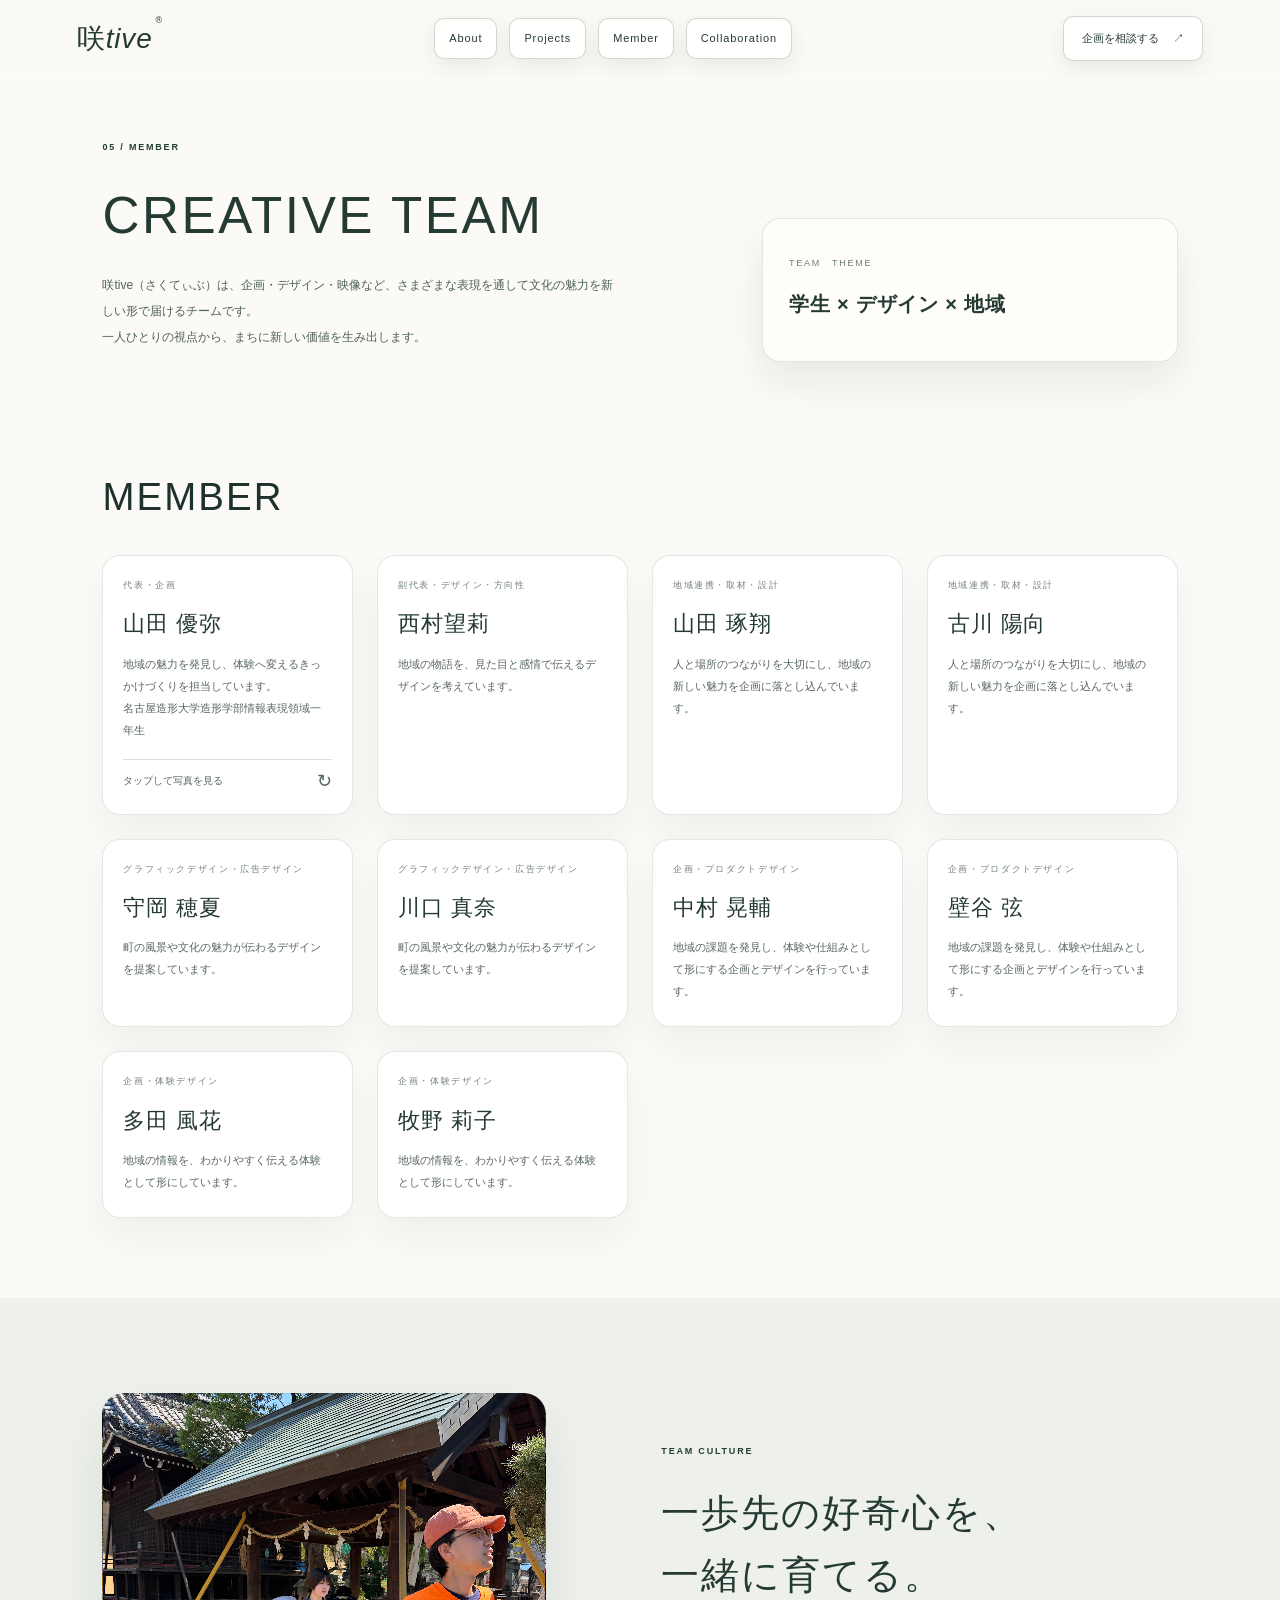
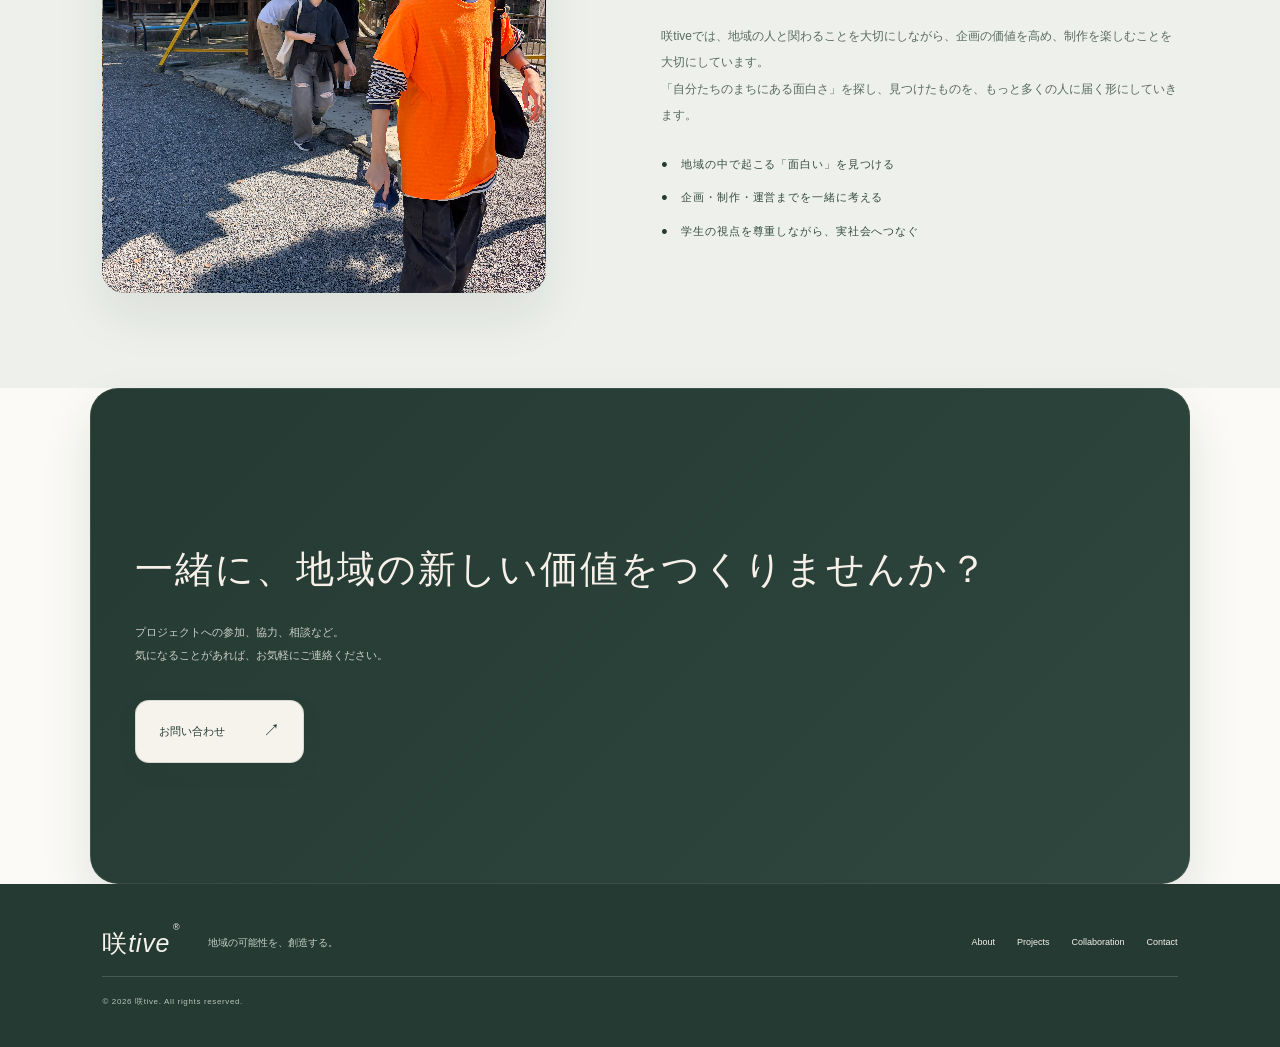
==== commit 5373e20f: "Add files via upload" ====
--- a/member.html
+++ b/member.html
@@ -29,7 +29,7 @@
       <div class="member-hero-copy">
         <p class="eyebrow">05 / MEMBER</p>
         <h1>CREATIVE TEAM</h1>
-        <p class="member-hero-text">咲tiveは、企画・デザイン・映像など、さまざまな表現を通して文化の魅力を新しい形で届けるチームです。<br>一人ひとりの視点から、まちに新しい価値を生み出します。</p>
+        <p class="member-hero-text">咲tive（さくてぃぶ）は、企画・デザイン・映像など、さまざまな表現を通して文化の魅力を新しい形で届けるチームです。<br>一人ひとりの視点から、まちに新しい価値を生み出します。</p>
       </div>
       <div class="member-hero-card reveal">
         <span class="member-badge">TEAM　THEME</span>
